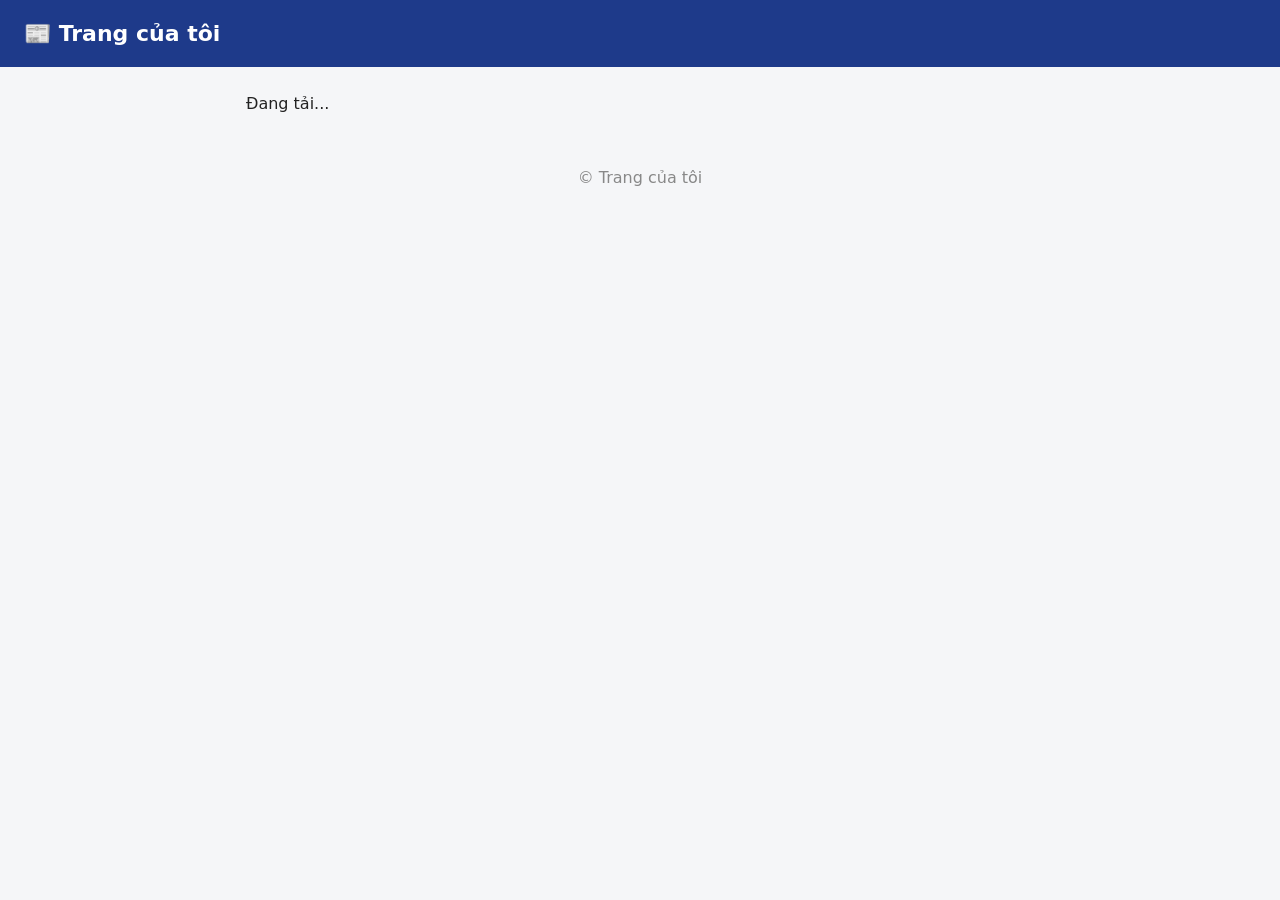
==== index.html @ b687e8a4 "Add files via upload" ====
<!doctype html><html lang="vi"><head><meta charset="utf-8"><meta name="viewport" content="width=device-width,initial-scale=1">
<title>Trang của tôi</title><link rel="stylesheet" href="/style.css"></head><body>
<header><a href="/" class="logo">📰 Trang của tôi</a></header>
<main id="list"><p>Đang tải...</p></main>
<footer>© Trang của tôi</footer>
<script>
fetch('/posts.json').then(r=>r.json()).then(ps=>{
 document.getElementById('list').innerHTML=ps.length?ps.map(p=>`
 <a class="card" href="/post.html?p=${p.slug}">
  ${p.image?`<img src="${p.image}" alt="">`:''}
  <div><h2>${p.title}</h2><small>${(p.date||'').slice(0,10)}</small><p>${p.summary}</p></div></a>`).join(''):'<p>Chưa có bài viết.</p>';
});
</script></body></html>
---- style.css ----
*{box-sizing:border-box}body{margin:0;font-family:system-ui,Arial,sans-serif;background:#f5f6f8;color:#222;line-height:1.6}
header{background:#1e3a8a;padding:16px 24px}.logo{color:#fff;font-size:22px;font-weight:700;text-decoration:none}
main{max-width:820px;margin:24px auto;padding:0 16px}
.card{display:flex;gap:16px;background:#fff;border-radius:10px;padding:16px;margin-bottom:16px;text-decoration:none;color:inherit;box-shadow:0 1px 4px #0001}
.card:hover{box-shadow:0 3px 12px #0002}.card img{width:180px;height:120px;object-fit:cover;border-radius:8px}
.card h2{margin:0 0 4px;font-size:20px;color:#1e3a8a}small{color:#888}
article{background:#fff;padding:24px;border-radius:10px}article img{max-width:100%;border-radius:8px}
footer{text-align:center;padding:24px;color:#888}
@media(max-width:600px){.card{flex-direction:column}.card img{width:100%;height:180px}}
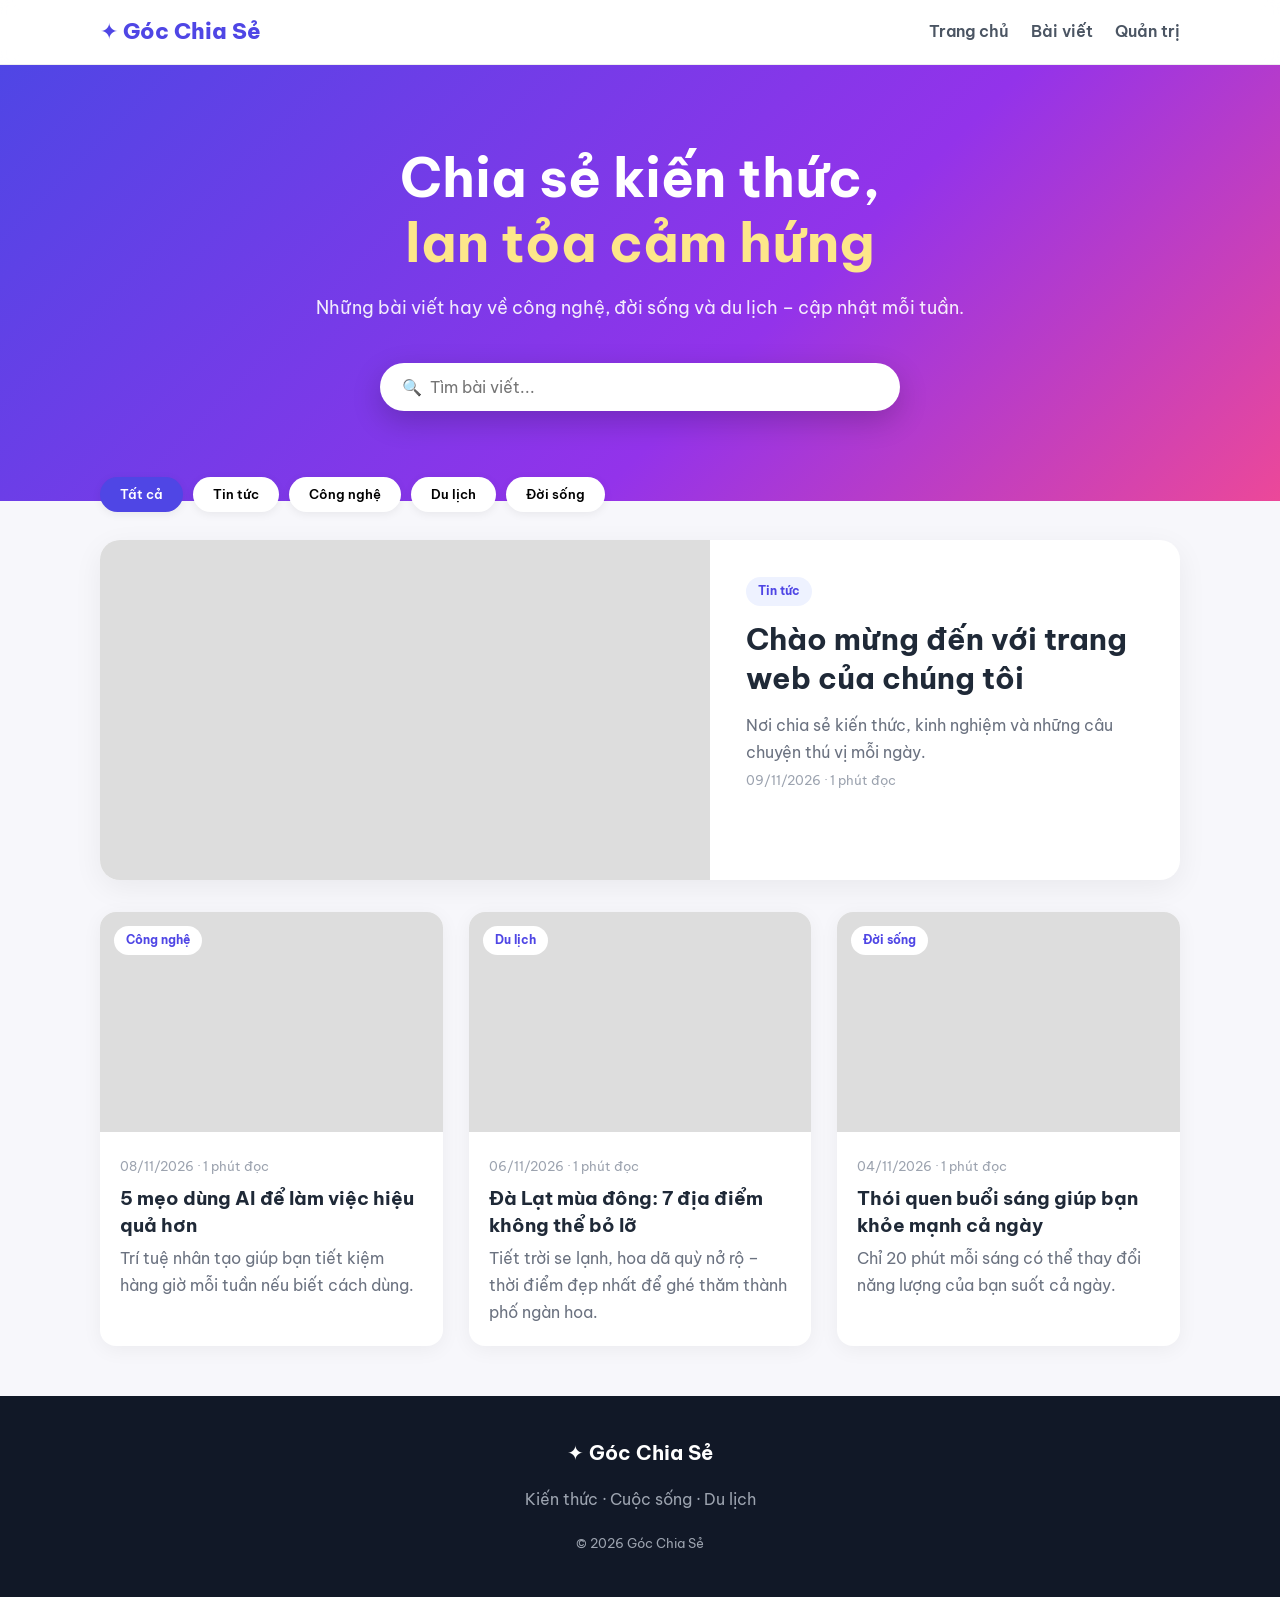
==== commit 3c1fd6ac: "Add files via upload" ====
--- a/index.html
+++ b/index.html
@@ -1,13 +1,11 @@
 <!doctype html><html lang="vi"><head><meta charset="utf-8"><meta name="viewport" content="width=device-width,initial-scale=1">
-<title>Trang của tôi</title><link rel="stylesheet" href="/style.css"></head><body>
-<header><a href="/" class="logo">📰 Trang của tôi</a></header>
-<main id="list"><p>Đang tải...</p></main>
-<footer>© Trang của tôi</footer>
-<script>
-fetch('/posts.json').then(r=>r.json()).then(ps=>{
- document.getElementById('list').innerHTML=ps.length?ps.map(p=>`
- <a class="card" href="/post.html?p=${p.slug}">
-  ${p.image?`<img src="${p.image}" alt="">`:''}
-  <div><h2>${p.title}</h2><small>${(p.date||'').slice(0,10)}</small><p>${p.summary}</p></div></a>`).join(''):'<p>Chưa có bài viết.</p>';
-});
-</script></body></html>+<title>Góc Chia Sẻ</title><link rel="preconnect" href="https://fonts.googleapis.com"><link href="https://fonts.googleapis.com/css2?family=Be+Vietnam+Pro:wght@400;600;800&display=swap" rel="stylesheet">
+<link rel="stylesheet" href="style.css"></head><body>
+<header class="nav"><div class="wrap"><a href="index.html" class="logo">✦ Góc Chia Sẻ</a>
+<nav><a href="index.html">Trang chủ</a><a href="index.html#posts">Bài viết</a><a href="admin/">Quản trị</a></nav></div></header>
+<section class="hero"><div class="wrap"><h1>Chia sẻ kiến thức,<br><span>lan tỏa cảm hứng</span></h1>
+<p>Những bài viết hay về công nghệ, đời sống và du lịch – cập nhật mỗi tuần.</p>
+<input id="q" placeholder="🔍  Tìm bài viết..."></div></section>
+<main class="wrap" id="posts"><div id="cats" class="cats"></div><div id="featured"></div><div id="grid" class="grid"></div></main>
+<footer><div class="wrap"><b>✦ Góc Chia Sẻ</b><p>Kiến thức · Cuộc sống · Du lịch</p><small>© 2026 Góc Chia Sẻ</small></div></footer>
+<script src="posts.js"></script><script src="app.js"></script><script>if(window.renderHome)renderHome();else document.getElementById('grid').innerHTML='<p>Không tải được dữ liệu. Hãy mở file index.html trong thư mục đã giải nén.</p>';</script></body></html>
--- a/style.css
+++ b/style.css
@@ -1,9 +1,26 @@
-*{box-sizing:border-box}body{margin:0;font-family:system-ui,Arial,sans-serif;background:#f5f6f8;color:#222;line-height:1.6}
-header{background:#1e3a8a;padding:16px 24px}.logo{color:#fff;font-size:22px;font-weight:700;text-decoration:none}
-main{max-width:820px;margin:24px auto;padding:0 16px}
-.card{display:flex;gap:16px;background:#fff;border-radius:10px;padding:16px;margin-bottom:16px;text-decoration:none;color:inherit;box-shadow:0 1px 4px #0001}
-.card:hover{box-shadow:0 3px 12px #0002}.card img{width:180px;height:120px;object-fit:cover;border-radius:8px}
-.card h2{margin:0 0 4px;font-size:20px;color:#1e3a8a}small{color:#888}
-article{background:#fff;padding:24px;border-radius:10px}article img{max-width:100%;border-radius:8px}
-footer{text-align:center;padding:24px;color:#888}
-@media(max-width:600px){.card{flex-direction:column}.card img{width:100%;height:180px}}+*{box-sizing:border-box}body{margin:0;font-family:"Be Vietnam Pro",system-ui,sans-serif;background:#f7f7fb;color:#1f2937;line-height:1.7}
+a{color:inherit;text-decoration:none}.wrap{max-width:1120px;margin:auto;padding:0 20px}.narrow{max-width:780px}
+.nav{position:sticky;top:0;z-index:9;background:#ffffffe6;backdrop-filter:blur(8px);border-bottom:1px solid #eee}
+.nav .wrap{display:flex;justify-content:space-between;align-items:center;height:64px}.logo{font-weight:800;font-size:22px;color:#4f46e5}
+nav a{margin-left:22px;font-weight:600;color:#4b5563}nav a:hover{color:#4f46e5}
+.hero{background:linear-gradient(135deg,#4f46e5,#9333ea 60%,#ec4899);color:#fff;padding:80px 0 90px;text-align:center}
+.hero h1{font-size:clamp(32px,5vw,54px);line-height:1.2;margin:0 0 14px}.hero h1 span{color:#fde68a}.hero p{opacity:.9;font-size:18px}
+#q{margin-top:22px;width:min(520px,100%);padding:14px 22px;border-radius:40px;border:0;font-size:16px;font-family:inherit;box-shadow:0 10px 30px #0003}
+.cats{display:flex;gap:10px;flex-wrap:wrap;margin:-24px 0 28px;position:relative}
+.cats button{border:0;background:#fff;padding:9px 20px;border-radius:30px;font-weight:600;cursor:pointer;font-family:inherit;box-shadow:0 2px 10px #0001}
+.cats button.on{background:#4f46e5;color:#fff}
+.tag{display:inline-block;background:#eef2ff;color:#4f46e5;font-size:12px;font-weight:700;padding:4px 12px;border-radius:20px}
+.feat{display:grid;grid-template-columns:1.3fr 1fr;background:#fff;border-radius:20px;overflow:hidden;box-shadow:0 8px 30px #0000000f;margin-bottom:32px;transition:.3s}
+.feat:hover,.card:hover{transform:translateY(-4px);box-shadow:0 16px 40px #4f46e522}
+.img{background:#ddd center/cover;min-height:220px;position:relative}.feat .img{min-height:340px}
+.feat .c{padding:36px}.feat h2{font-size:30px;line-height:1.3;margin:14px 0}
+.grid{display:grid;grid-template-columns:repeat(auto-fill,minmax(300px,1fr));gap:26px;margin-bottom:50px}
+.card{background:#fff;border-radius:16px;overflow:hidden;box-shadow:0 4px 20px #0000000d;transition:.3s}
+.card .tag{position:absolute;top:14px;left:14px;background:#fff}.card .c{padding:20px}.card h3{margin:6px 0;font-size:19px;line-height:1.4}
+.card p,.feat p{color:#6b7280;margin:0}small{color:#9ca3af}
+article{background:#fff;margin:40px 0;padding:44px;border-radius:20px;box-shadow:0 4px 20px #0000000d}
+article h1{font-size:36px;line-height:1.3;margin:14px 0 6px}.cover{width:100%;border-radius:14px;margin:24px 0}
+.body{font-size:18px}.body h2{color:#4f46e5}.body blockquote{border-left:4px solid #9333ea;margin:0;padding:8px 20px;background:#faf5ff;border-radius:8px}
+.more-t{font-size:24px}.empty{text-align:center;padding:40px}
+footer{background:#111827;color:#9ca3af;text-align:center;padding:40px 0}footer b{color:#fff;font-size:20px}
+@media(max-width:760px){.feat{grid-template-columns:1fr}.feat .img{min-height:220px}article{padding:24px}nav a{margin-left:12px;font-size:14px}}
